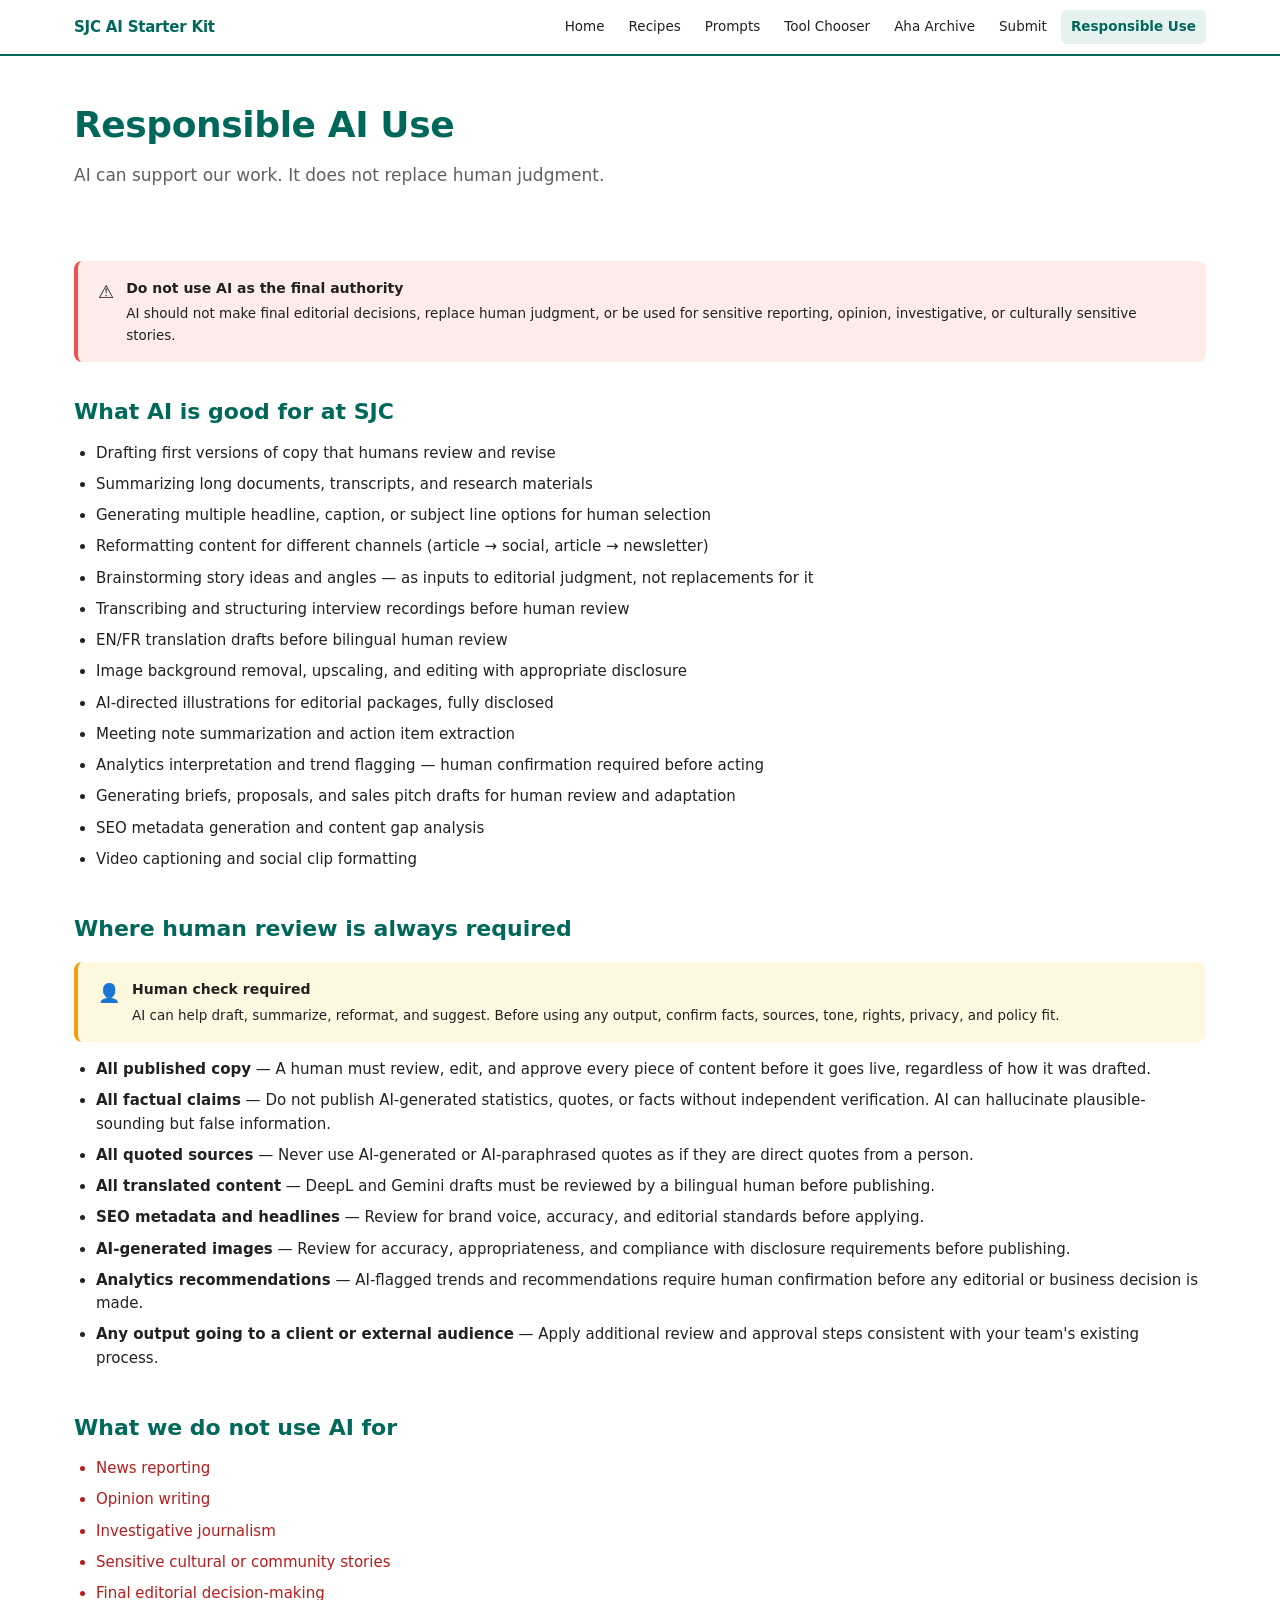
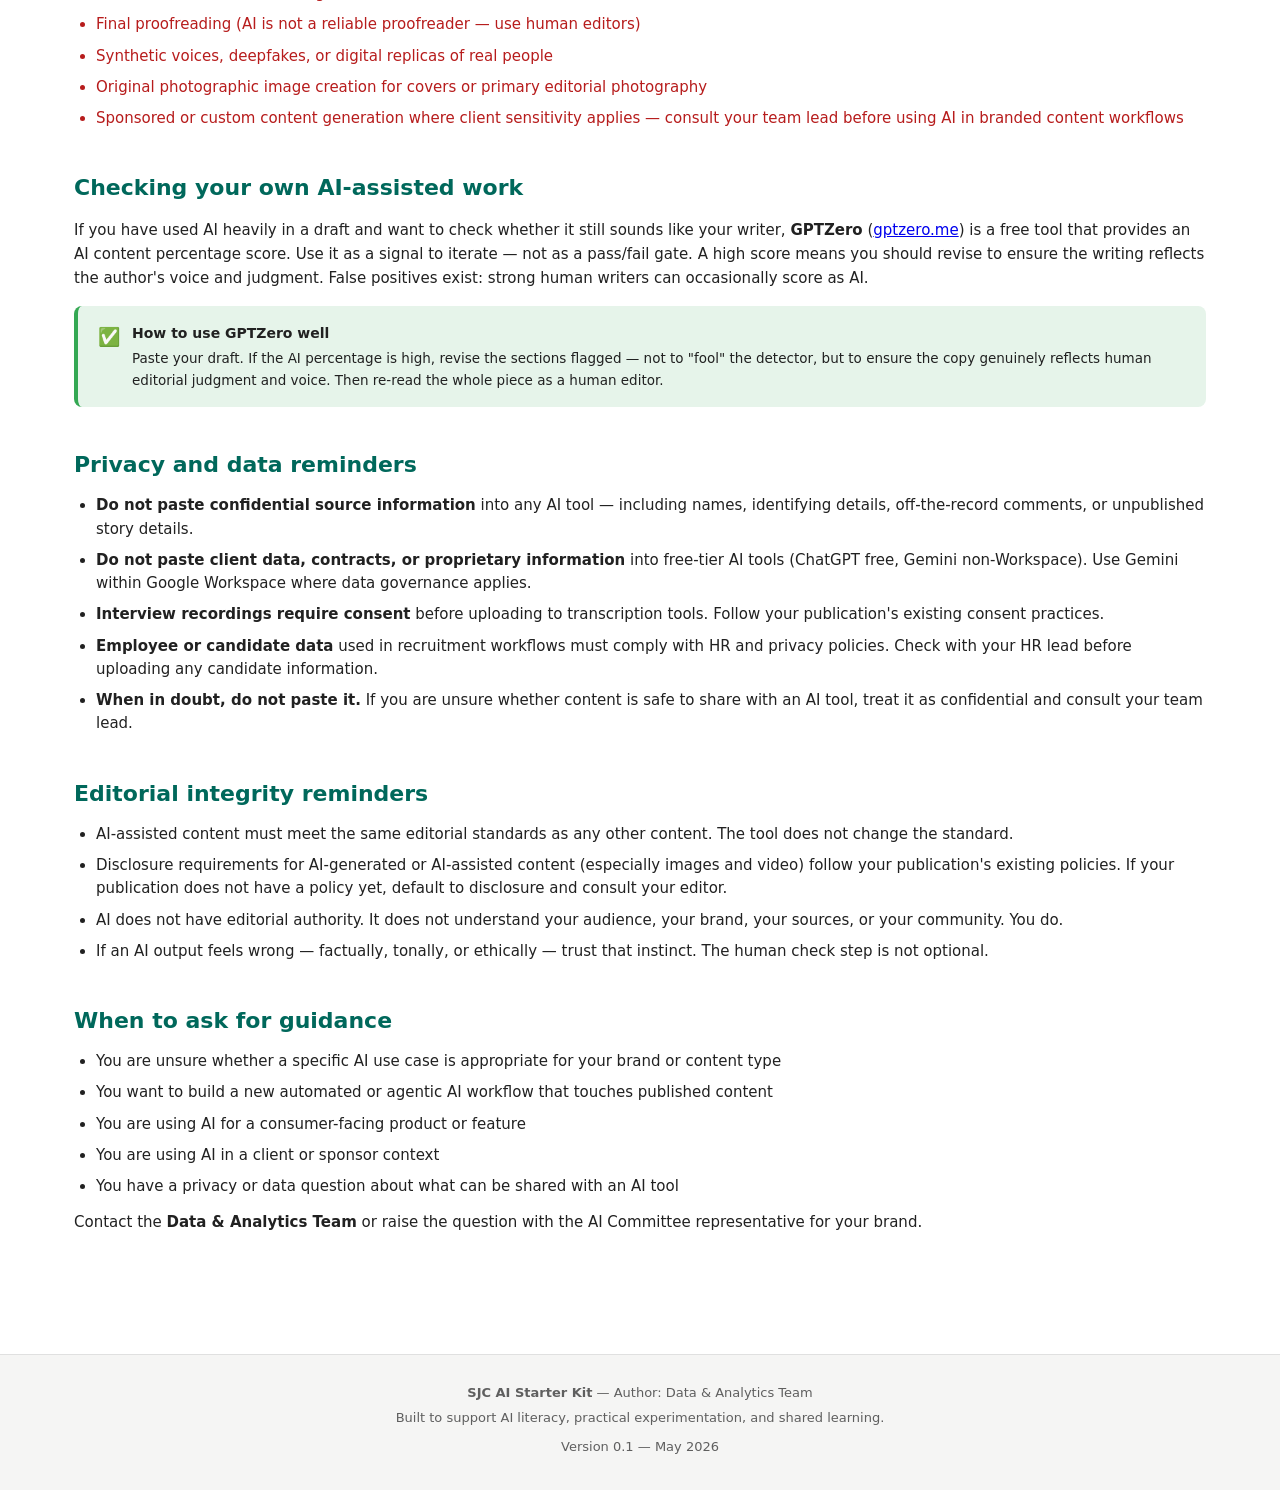
==== responsible-use.html @ 209d17f8 "feat: SJC AI Starter Kit v0.1 — 20 recipes, 50 prompts, 28 tools" ====
<!DOCTYPE html>
<html lang="en">
<head>
  <meta charset="UTF-8">
  <meta name="viewport" content="width=device-width, initial-scale=1.0">
  <title>Responsible AI Use — SJC AI Starter Kit</title>
  <meta name="description" content="SJC Media's guidelines for responsible AI use. AI supports our work — it does not replace human judgment.">
  <link rel="stylesheet" href="assets/styles.css">
</head>
<body>
<a href="#main" class="skip-link">Skip to main content</a>

<nav class="site-nav" role="navigation" aria-label="Main navigation">
  <div class="nav-inner">
    <a href="index.html" class="nav-logo">SJC AI Starter Kit</a>
    <button class="nav-toggle" aria-label="Toggle navigation" aria-expanded="false">&#9776;</button>
    <ul class="nav-links" role="list">
      <li><a href="index.html">Home</a></li>
      <li><a href="recipes.html">Recipes</a></li>
      <li><a href="prompts.html">Prompts</a></li>
      <li><a href="tools.html">Tool Chooser</a></li>
      <li><a href="aha-archive.html">Aha Archive</a></li>
      <li><a href="submit.html">Submit</a></li>
      <li><a href="responsible-use.html">Responsible Use</a></li>
    </ul>
  </div>
</nav>

<main id="main">
  <div class="container">
    <div class="page-intro">
      <h1>Responsible AI Use</h1>
      <p class="subtitle">AI can support our work. It does not replace human judgment.</p>
    </div>

    <div class="page-body">
      <div class="callout callout-warning" style="margin-bottom:32px;">
        <span class="callout-icon">⚠️</span>
        <div class="callout-body">
          <strong>Do not use AI as the final authority</strong>
          <p>AI should not make final editorial decisions, replace human judgment, or be used for sensitive reporting, opinion, investigative, or culturally sensitive stories.</p>
        </div>
      </div>

      <!-- What AI is good for -->
      <div class="ru-section">
        <h2>What AI is good for at SJC</h2>
        <ul class="ru-list">
          <li>Drafting first versions of copy that humans review and revise</li>
          <li>Summarizing long documents, transcripts, and research materials</li>
          <li>Generating multiple headline, caption, or subject line options for human selection</li>
          <li>Reformatting content for different channels (article → social, article → newsletter)</li>
          <li>Brainstorming story ideas and angles — as inputs to editorial judgment, not replacements for it</li>
          <li>Transcribing and structuring interview recordings before human review</li>
          <li>EN/FR translation drafts before bilingual human review</li>
          <li>Image background removal, upscaling, and editing with appropriate disclosure</li>
          <li>AI-directed illustrations for editorial packages, fully disclosed</li>
          <li>Meeting note summarization and action item extraction</li>
          <li>Analytics interpretation and trend flagging — human confirmation required before acting</li>
          <li>Generating briefs, proposals, and sales pitch drafts for human review and adaptation</li>
          <li>SEO metadata generation and content gap analysis</li>
          <li>Video captioning and social clip formatting</li>
        </ul>
      </div>

      <!-- Human review required -->
      <div class="ru-section">
        <h2>Where human review is always required</h2>
        <div class="callout callout-human">
          <span class="callout-icon">👤</span>
          <div class="callout-body">
            <strong>Human check required</strong>
            <p>AI can help draft, summarize, reformat, and suggest. Before using any output, confirm facts, sources, tone, rights, privacy, and policy fit.</p>
          </div>
        </div>
        <ul class="ru-list" style="margin-top:16px;">
          <li><strong>All published copy</strong> — A human must review, edit, and approve every piece of content before it goes live, regardless of how it was drafted.</li>
          <li><strong>All factual claims</strong> — Do not publish AI-generated statistics, quotes, or facts without independent verification. AI can hallucinate plausible-sounding but false information.</li>
          <li><strong>All quoted sources</strong> — Never use AI-generated or AI-paraphrased quotes as if they are direct quotes from a person.</li>
          <li><strong>All translated content</strong> — DeepL and Gemini drafts must be reviewed by a bilingual human before publishing.</li>
          <li><strong>SEO metadata and headlines</strong> — Review for brand voice, accuracy, and editorial standards before applying.</li>
          <li><strong>AI-generated images</strong> — Review for accuracy, appropriateness, and compliance with disclosure requirements before publishing.</li>
          <li><strong>Analytics recommendations</strong> — AI-flagged trends and recommendations require human confirmation before any editorial or business decision is made.</li>
          <li><strong>Any output going to a client or external audience</strong> — Apply additional review and approval steps consistent with your team's existing process.</li>
        </ul>
      </div>

      <!-- What we do not use AI for -->
      <div class="ru-section">
        <h2>What we do not use AI for</h2>
        <ul class="ru-nope-list">
          <li>News reporting</li>
          <li>Opinion writing</li>
          <li>Investigative journalism</li>
          <li>Sensitive cultural or community stories</li>
          <li>Final editorial decision-making</li>
          <li>Final proofreading (AI is not a reliable proofreader — use human editors)</li>
          <li>Synthetic voices, deepfakes, or digital replicas of real people</li>
          <li>Original photographic image creation for covers or primary editorial photography</li>
          <li>Sponsored or custom content generation where client sensitivity applies — consult your team lead before using AI in branded content workflows</li>
        </ul>
      </div>

      <!-- GPTZero -->
      <div class="ru-section">
        <h2>Checking your own AI-assisted work</h2>
        <p style="font-size:15px;margin-bottom:16px;">If you have used AI heavily in a draft and want to check whether it still sounds like your writer, <strong>GPTZero</strong> (<a href="https://gptzero.me" target="_blank" rel="noopener">gptzero.me</a>) is a free tool that provides an AI content percentage score. Use it as a signal to iterate — not as a pass/fail gate. A high score means you should revise to ensure the writing reflects the author's voice and judgment. False positives exist: strong human writers can occasionally score as AI.</p>
        <div class="callout callout-tip">
          <span class="callout-icon">✅</span>
          <div class="callout-body"><strong>How to use GPTZero well</strong><p>Paste your draft. If the AI percentage is high, revise the sections flagged — not to "fool" the detector, but to ensure the copy genuinely reflects human editorial judgment and voice. Then re-read the whole piece as a human editor.</p></div>
        </div>
      </div>

      <!-- Privacy -->
      <div class="ru-section">
        <h2>Privacy and data reminders</h2>
        <ul class="ru-list">
          <li><strong>Do not paste confidential source information</strong> into any AI tool — including names, identifying details, off-the-record comments, or unpublished story details.</li>
          <li><strong>Do not paste client data, contracts, or proprietary information</strong> into free-tier AI tools (ChatGPT free, Gemini non-Workspace). Use Gemini within Google Workspace where data governance applies.</li>
          <li><strong>Interview recordings require consent</strong> before uploading to transcription tools. Follow your publication's existing consent practices.</li>
          <li><strong>Employee or candidate data</strong> used in recruitment workflows must comply with HR and privacy policies. Check with your HR lead before uploading any candidate information.</li>
          <li><strong>When in doubt, do not paste it.</strong> If you are unsure whether content is safe to share with an AI tool, treat it as confidential and consult your team lead.</li>
        </ul>
      </div>

      <!-- Editorial integrity -->
      <div class="ru-section">
        <h2>Editorial integrity reminders</h2>
        <ul class="ru-list">
          <li>AI-assisted content must meet the same editorial standards as any other content. The tool does not change the standard.</li>
          <li>Disclosure requirements for AI-generated or AI-assisted content (especially images and video) follow your publication's existing policies. If your publication does not have a policy yet, default to disclosure and consult your editor.</li>
          <li>AI does not have editorial authority. It does not understand your audience, your brand, your sources, or your community. You do.</li>
          <li>If an AI output feels wrong — factually, tonally, or ethically — trust that instinct. The human check step is not optional.</li>
        </ul>
      </div>

      <!-- When to ask -->
      <div class="ru-section">
        <h2>When to ask for guidance</h2>
        <ul class="ru-list">
          <li>You are unsure whether a specific AI use case is appropriate for your brand or content type</li>
          <li>You want to build a new automated or agentic AI workflow that touches published content</li>
          <li>You are using AI for a consumer-facing product or feature</li>
          <li>You are using AI in a client or sponsor context</li>
          <li>You have a privacy or data question about what can be shared with an AI tool</li>
        </ul>
        <p style="margin-top:12px;font-size:15px;">Contact the <strong>Data &amp; Analytics Team</strong> or raise the question with the AI Committee representative for your brand.</p>
      </div>
    </div>
  </div>
</main>

<footer class="site-footer" role="contentinfo">
  <div class="container">
    <p><strong>SJC AI Starter Kit</strong> &mdash; Author: Data &amp; Analytics Team</p>
    <p>Built to support AI literacy, practical experimentation, and shared learning.</p>
    <p style="margin-top:8px;">Version 0.1 &mdash; May 2026</p>
  </div>
</footer>

<script src="assets/app.js"></script>
</body>
</html>
---- assets/styles.css ----
/* SJC AI Starter Kit — Styles */
/* Color palette: SJC teal #00685B, body #212121, bg #ffffff/#f5f5f4 */

:root {
  --teal:       #00685B;
  --teal-dark:  #004f46;
  --teal-light: #e6f2f0;
  --text:       #212121;
  --text-muted: #5f5f5f;
  --bg:         #ffffff;
  --bg-alt:     #f5f5f4;
  --border:     #e0e0e0;
  --shadow:     0 2px 8px rgba(0,0,0,0.08);
  --radius:     6px;
  --font:       system-ui, -apple-system, 'Segoe UI', Arial, sans-serif;
  --max-w:      1180px;
  --nav-h:      56px;
}

*, *::before, *::after { box-sizing: border-box; margin: 0; padding: 0; }

html { scroll-behavior: smooth; }

body {
  font-family: var(--font);
  font-size: 16px;
  line-height: 1.6;
  color: var(--text);
  background: var(--bg);
}

/* ── Skip link ─────────────────────────────────────────────────────── */
.skip-link {
  position: absolute;
  top: -40px;
  left: 0;
  background: var(--teal);
  color: #fff;
  padding: 8px 16px;
  z-index: 9999;
  text-decoration: none;
  font-size: 14px;
}
.skip-link:focus { top: 0; }

/* ── Nav ────────────────────────────────────────────────────────────── */
.site-nav {
  position: sticky;
  top: 0;
  z-index: 100;
  background: var(--bg);
  border-bottom: 2px solid var(--teal);
  height: var(--nav-h);
}
.nav-inner {
  max-width: var(--max-w);
  margin: 0 auto;
  padding: 0 24px;
  height: 100%;
  display: flex;
  align-items: center;
  justify-content: space-between;
}
.nav-logo {
  font-size: 15px;
  font-weight: 700;
  color: var(--teal);
  text-decoration: none;
  white-space: nowrap;
  letter-spacing: -0.2px;
}
.nav-links {
  display: flex;
  gap: 4px;
  list-style: none;
}
.nav-links a {
  display: block;
  padding: 6px 10px;
  font-size: 13.5px;
  font-weight: 500;
  color: var(--text);
  text-decoration: none;
  border-radius: var(--radius);
  transition: background 0.15s, color 0.15s;
}
.nav-links a:hover,
.nav-links a.active { background: var(--teal-light); color: var(--teal); }
.nav-links a.active { font-weight: 700; }

.nav-toggle {
  display: none;
  background: none;
  border: none;
  cursor: pointer;
  padding: 8px;
  color: var(--text);
  font-size: 22px;
  line-height: 1;
}

/* ── Layout ─────────────────────────────────────────────────────────── */
.container {
  max-width: var(--max-w);
  margin: 0 auto;
  padding: 0 24px;
}
.page-body { padding: 40px 0 80px; }

/* ── Hero ───────────────────────────────────────────────────────────── */
.hero {
  background: linear-gradient(135deg, var(--teal) 0%, var(--teal-dark) 100%);
  color: #fff;
  padding: 64px 24px 56px;
  text-align: center;
}
.hero h1 {
  font-size: clamp(28px, 5vw, 48px);
  font-weight: 700;
  letter-spacing: -0.5px;
  margin-bottom: 12px;
  line-height: 1.15;
}
.hero .subtitle {
  font-size: clamp(16px, 2.5vw, 20px);
  opacity: 0.92;
  max-width: 600px;
  margin: 0 auto 20px;
}
.hero .body-copy {
  font-size: 15px;
  opacity: 0.82;
  max-width: 560px;
  margin: 0 auto 32px;
  line-height: 1.65;
}
.hero-ctas { display: flex; gap: 12px; justify-content: center; flex-wrap: wrap; }

/* ── Buttons ────────────────────────────────────────────────────────── */
.btn {
  display: inline-block;
  padding: 11px 22px;
  border-radius: var(--radius);
  font-size: 14.5px;
  font-weight: 600;
  cursor: pointer;
  border: 2px solid transparent;
  text-decoration: none;
  transition: all 0.15s;
  line-height: 1.4;
}
.btn-primary {
  background: #fff;
  color: var(--teal);
  border-color: #fff;
}
.btn-primary:hover { background: var(--teal-light); border-color: var(--teal-light); }
.btn-secondary {
  background: transparent;
  color: #fff;
  border-color: rgba(255,255,255,0.7);
}
.btn-secondary:hover { background: rgba(255,255,255,0.15); }
.btn-teal {
  background: var(--teal);
  color: #fff;
  border-color: var(--teal);
}
.btn-teal:hover { background: var(--teal-dark); border-color: var(--teal-dark); }
.btn-outline {
  background: transparent;
  color: var(--teal);
  border-color: var(--teal);
}
.btn-outline:hover { background: var(--teal-light); }
.btn-sm {
  padding: 6px 14px;
  font-size: 13px;
}
.btn:focus-visible {
  outline: 3px solid var(--teal);
  outline-offset: 2px;
}

/* ── Section headers ────────────────────────────────────────────────── */
.section-header {
  margin-bottom: 32px;
}
.section-header h2 {
  font-size: clamp(22px, 3vw, 30px);
  font-weight: 700;
  color: var(--teal);
  letter-spacing: -0.3px;
  margin-bottom: 8px;
}
.section-header p { color: var(--text-muted); max-width: 640px; }
.page-intro {
  padding: 40px 0 8px;
}
.page-intro h1 {
  font-size: clamp(24px, 4vw, 36px);
  font-weight: 700;
  color: var(--teal);
  letter-spacing: -0.4px;
  margin-bottom: 8px;
}
.page-intro .subtitle { font-size: 17px; color: var(--text-muted); margin-bottom: 8px; }

/* ── Cards ──────────────────────────────────────────────────────────── */
.cards-grid {
  display: grid;
  grid-template-columns: repeat(auto-fill, minmax(300px, 1fr));
  gap: 20px;
}
.cards-grid-2 {
  grid-template-columns: repeat(auto-fill, minmax(360px, 1fr));
}
.card {
  background: var(--bg);
  border: 1px solid var(--border);
  border-radius: 8px;
  box-shadow: var(--shadow);
  padding: 22px;
  display: flex;
  flex-direction: column;
  gap: 10px;
  transition: box-shadow 0.15s, transform 0.15s;
}
.card:hover { box-shadow: 0 4px 16px rgba(0,0,0,0.12); transform: translateY(-2px); }
.card-title {
  font-size: 16px;
  font-weight: 700;
  color: var(--text);
  line-height: 1.3;
}
.card-meta { font-size: 13px; color: var(--text-muted); }
.card-body { font-size: 14px; color: var(--text-muted); flex: 1; }
.card-footer { margin-top: 6px; display: flex; gap: 8px; flex-wrap: wrap; align-items: center; }

/* ── Tags ───────────────────────────────────────────────────────────── */
.tag {
  display: inline-block;
  padding: 3px 10px;
  border-radius: 20px;
  font-size: 12px;
  font-weight: 600;
  line-height: 1.5;
}
.tag-teal     { background: var(--teal-light); color: var(--teal); }
.tag-gray     { background: #efefef; color: #555; }
.tag-green    { background: #e6f4ea; color: #1a6632; }
.tag-yellow   { background: #fef9e7; color: #7d6008; }
.tag-blue     { background: #e8f0fe; color: #1a56a0; }
.tag-red      { background: #fdecea; color: #b71c1c; }
.tag-purple   { background: #f3e8fd; color: #6d1fa0; }

.status-ready    { background: #e6f4ea; color: #1a6632; }
.status-pilot    { background: #fef9e7; color: #7d6008; }
.status-exploring { background: #e8f0fe; color: #1a56a0; }
.status-using    { background: #e6f4ea; color: #1a6632; }

.diff-beginner     { background: #e6f4ea; color: #1a6632; }
.diff-intermediate { background: #fef9e7; color: #7d6008; }
.diff-advanced     { background: #fdecea; color: #b71c1c; }

/* ── Filters ────────────────────────────────────────────────────────── */
.filter-bar {
  background: var(--bg-alt);
  border: 1px solid var(--border);
  border-radius: 8px;
  padding: 18px 20px;
  margin-bottom: 28px;
  display: flex;
  flex-wrap: wrap;
  gap: 14px;
  align-items: flex-end;
}
.filter-group { display: flex; flex-direction: column; gap: 5px; }
.filter-group label { font-size: 12px; font-weight: 700; color: var(--text-muted); text-transform: uppercase; letter-spacing: 0.5px; }
.filter-group input[type="text"],
.filter-group select {
  padding: 8px 12px;
  border: 1px solid var(--border);
  border-radius: var(--radius);
  font-size: 14px;
  font-family: var(--font);
  background: var(--bg);
  color: var(--text);
  min-width: 160px;
}
.filter-group input:focus,
.filter-group select:focus {
  outline: 2px solid var(--teal);
  outline-offset: 1px;
}
.filter-search { flex: 1; min-width: 200px; }

/* ── Callouts ───────────────────────────────────────────────────────── */
.callout {
  border-radius: 8px;
  padding: 16px 20px;
  margin: 16px 0;
  display: flex;
  gap: 12px;
  align-items: flex-start;
}
.callout-icon { font-size: 18px; flex-shrink: 0; margin-top: 1px; }
.callout-body { flex: 1; }
.callout-body strong { display: block; font-size: 14px; margin-bottom: 4px; }
.callout-body p { font-size: 13.5px; margin: 0; }
.callout-human   { background: #fff8e1; border-left: 4px solid #f59e0b; }
.callout-warning { background: #fdecea; border-left: 4px solid #ef5350; }
.callout-info    { background: var(--teal-light); border-left: 4px solid var(--teal); }
.callout-tip     { background: #e6f4ea; border-left: 4px solid #34a853; }

/* ── Recipe card expand ─────────────────────────────────────────────── */
.recipe-card { cursor: default; }
.recipe-card-summary {
  cursor: pointer;
  user-select: none;
}
.recipe-detail {
  display: none;
  margin-top: 16px;
  border-top: 1px solid var(--border);
  padding-top: 16px;
}
.recipe-detail.open { display: block; }
.recipe-detail h4 { font-size: 13px; font-weight: 700; text-transform: uppercase; letter-spacing: 0.5px; color: var(--text-muted); margin-bottom: 8px; margin-top: 14px; }
.recipe-detail h4:first-child { margin-top: 0; }
.recipe-steps { padding-left: 20px; }
.recipe-steps li { font-size: 14px; margin-bottom: 6px; color: var(--text); }
.recipe-checks { padding-left: 20px; }
.recipe-checks li { font-size: 14px; margin-bottom: 4px; color: var(--text); }
.recipe-prompt-block {
  background: var(--bg-alt);
  border: 1px solid var(--border);
  border-radius: var(--radius);
  padding: 14px 16px;
  font-size: 13px;
  font-family: 'Courier New', Courier, monospace;
  white-space: pre-wrap;
  word-break: break-word;
  color: var(--text);
  max-height: 280px;
  overflow-y: auto;
  position: relative;
}
.recipe-inputs { display: flex; flex-wrap: wrap; gap: 6px; }
.time-saved {
  font-size: 13px;
  color: var(--teal);
  font-weight: 600;
}
.expand-btn {
  background: none;
  border: none;
  cursor: pointer;
  font-size: 13.5px;
  font-weight: 600;
  color: var(--teal);
  padding: 4px 0;
  text-decoration: underline;
  text-underline-offset: 2px;
}
.expand-btn:focus-visible { outline: 2px solid var(--teal); outline-offset: 2px; border-radius: 2px; }

/* ── Prompt card ────────────────────────────────────────────────────── */
.prompt-card { }
.prompt-detail { display: none; margin-top: 12px; border-top: 1px solid var(--border); padding-top: 12px; }
.prompt-detail.open { display: block; }
.prompt-text-block {
  background: var(--bg-alt);
  border: 1px solid var(--border);
  border-radius: var(--radius);
  padding: 14px 16px;
  font-size: 13px;
  font-family: 'Courier New', Courier, monospace;
  white-space: pre-wrap;
  word-break: break-word;
  color: var(--text);
  max-height: 320px;
  overflow-y: auto;
  position: relative;
}
.copy-btn {
  display: inline-flex;
  align-items: center;
  gap: 6px;
  background: var(--teal);
  color: #fff;
  border: none;
  border-radius: var(--radius);
  padding: 7px 14px;
  font-size: 13px;
  font-weight: 600;
  cursor: pointer;
  transition: background 0.15s;
}
.copy-btn:hover { background: var(--teal-dark); }
.copy-btn.copied { background: #34a853; }
.copy-btn:focus-visible { outline: 2px solid var(--teal); outline-offset: 2px; }

/* ── Tool card ──────────────────────────────────────────────────────── */
.tool-card { }
.tool-name { font-size: 18px; font-weight: 700; color: var(--text); }
.tool-uses { padding-left: 18px; }
.tool-uses li { font-size: 13.5px; margin-bottom: 4px; }
.tool-watchouts { padding-left: 18px; }
.tool-watchouts li { font-size: 13px; color: #b71c1c; margin-bottom: 4px; }

/* ── Tool chooser ───────────────────────────────────────────────────── */
.tool-chooser-grid {
  display: grid;
  grid-template-columns: repeat(auto-fill, minmax(200px, 1fr));
  gap: 12px;
  margin: 24px 0;
}
.chooser-option {
  background: var(--bg);
  border: 2px solid var(--border);
  border-radius: 8px;
  padding: 18px 16px;
  text-align: center;
  cursor: pointer;
  font-size: 14px;
  font-weight: 600;
  color: var(--text);
  transition: all 0.15s;
  font-family: var(--font);
}
.chooser-option:hover,
.chooser-option.selected {
  border-color: var(--teal);
  background: var(--teal-light);
  color: var(--teal);
}
.chooser-option:focus-visible {
  outline: 2px solid var(--teal);
  outline-offset: 2px;
}
.chooser-result {
  display: none;
  background: var(--bg-alt);
  border: 1px solid var(--border);
  border-radius: 8px;
  padding: 28px;
  margin-top: 16px;
}
.chooser-result.visible { display: block; }
.chooser-result h3 { font-size: 18px; font-weight: 700; color: var(--teal); margin-bottom: 16px; }
.chooser-section { margin-bottom: 20px; }
.chooser-section h4 { font-size: 13px; font-weight: 700; text-transform: uppercase; letter-spacing: 0.5px; color: var(--text-muted); margin-bottom: 10px; }
.tool-pill-list { display: flex; flex-wrap: wrap; gap: 8px; }
.tool-pill {
  background: var(--teal);
  color: #fff;
  padding: 5px 14px;
  border-radius: 20px;
  font-size: 13px;
  font-weight: 600;
}

/* ── Aha cards ──────────────────────────────────────────────────────── */
.aha-card { }
.aha-team-badge { font-size: 12px; font-weight: 700; text-transform: uppercase; letter-spacing: 0.5px; color: var(--teal); margin-bottom: 6px; }
.aha-section { margin-top: 10px; }
.aha-section h4 { font-size: 12px; font-weight: 700; text-transform: uppercase; letter-spacing: 0.4px; color: var(--text-muted); margin-bottom: 4px; }
.aha-section p { font-size: 14px; color: var(--text); }

/* ── Responsible use ────────────────────────────────────────────────── */
.ru-section { margin-bottom: 40px; }
.ru-section h2 { font-size: 22px; font-weight: 700; color: var(--teal); margin-bottom: 12px; }
.ru-list { padding-left: 22px; }
.ru-list li { font-size: 15px; margin-bottom: 8px; line-height: 1.55; }
.ru-nope-list { padding-left: 22px; }
.ru-nope-list li { font-size: 15px; margin-bottom: 8px; color: #b71c1c; line-height: 1.55; }
.ru-nope-list li::marker { color: #b71c1c; }

/* ── How to use steps ───────────────────────────────────────────────── */
.steps-row {
  display: grid;
  grid-template-columns: repeat(auto-fit, minmax(200px, 1fr));
  gap: 16px;
  margin: 24px 0;
}
.step-card {
  background: var(--bg);
  border: 1px solid var(--border);
  border-radius: 8px;
  padding: 20px;
  text-align: center;
}
.step-num {
  width: 36px;
  height: 36px;
  background: var(--teal);
  color: #fff;
  border-radius: 50%;
  font-size: 16px;
  font-weight: 700;
  display: flex;
  align-items: center;
  justify-content: center;
  margin: 0 auto 12px;
}
.step-card h3 { font-size: 15px; font-weight: 700; margin-bottom: 6px; }
.step-card p { font-size: 13.5px; color: var(--text-muted); }

/* ── Value cards ────────────────────────────────────────────────────── */
.value-cards {
  display: grid;
  grid-template-columns: repeat(auto-fit, minmax(240px, 1fr));
  gap: 20px;
  margin: 32px 0;
}
.value-card {
  background: var(--bg);
  border: 1px solid var(--border);
  border-radius: 8px;
  padding: 24px;
  box-shadow: var(--shadow);
}
.value-card .icon { font-size: 28px; margin-bottom: 12px; }
.value-card h3 { font-size: 16px; font-weight: 700; margin-bottom: 8px; color: var(--teal); }
.value-card p { font-size: 14px; color: var(--text-muted); }

/* ── Section divider ────────────────────────────────────────────────── */
.section-divider {
  border: none;
  border-top: 1px solid var(--border);
  margin: 48px 0;
}

/* ── Showntell banner ───────────────────────────────────────────────── */
.showntell-banner {
  background: linear-gradient(135deg, #004f46, #00685B);
  color: #fff;
  border-radius: 10px;
  padding: 32px 36px;
  margin: 48px 0;
  display: flex;
  gap: 24px;
  align-items: center;
  flex-wrap: wrap;
}
.showntell-banner .banner-text h2 { font-size: 22px; font-weight: 700; margin-bottom: 8px; }
.showntell-banner .banner-text p { font-size: 15px; opacity: 0.88; max-width: 560px; line-height: 1.6; }
.banner-tag {
  display: inline-block;
  background: rgba(255,255,255,0.2);
  color: #fff;
  border-radius: 20px;
  font-size: 12px;
  font-weight: 700;
  padding: 4px 12px;
  margin-bottom: 10px;
  text-transform: uppercase;
  letter-spacing: 0.5px;
}

/* ── Starter paths ──────────────────────────────────────────────────── */
.starter-paths {
  display: grid;
  grid-template-columns: repeat(auto-fit, minmax(160px, 1fr));
  gap: 12px;
  margin: 24px 0;
}
.starter-path {
  background: var(--bg);
  border: 2px solid var(--border);
  border-radius: 8px;
  padding: 18px 14px;
  text-align: center;
  text-decoration: none;
  color: var(--text);
  font-size: 14px;
  font-weight: 600;
  transition: all 0.15s;
}
.starter-path:hover { border-color: var(--teal); color: var(--teal); background: var(--teal-light); }
.starter-path .path-icon { font-size: 26px; display: block; margin-bottom: 8px; }

/* ── Submit form ────────────────────────────────────────────────────── */
.submit-section { margin-bottom: 48px; }
.submit-section h2 { font-size: 22px; font-weight: 700; color: var(--teal); margin-bottom: 8px; }
.submit-section > p { font-size: 15px; color: var(--text-muted); margin-bottom: 20px; }
.template-block {
  background: var(--bg-alt);
  border: 1px solid var(--border);
  border-radius: 8px;
  padding: 20px 24px;
  font-size: 13.5px;
  font-family: 'Courier New', Courier, monospace;
  white-space: pre-wrap;
  line-height: 1.65;
  color: var(--text);
}

/* ── Footer ─────────────────────────────────────────────────────────── */
.site-footer {
  background: var(--bg-alt);
  border-top: 1px solid var(--border);
  padding: 28px 24px;
  text-align: center;
  font-size: 13px;
  color: var(--text-muted);
}
.site-footer p { margin-bottom: 4px; }
.site-footer a { color: var(--teal); text-decoration: none; }
.site-footer a:hover { text-decoration: underline; }

/* ── Results count ──────────────────────────────────────────────────── */
.results-count { font-size: 13.5px; color: var(--text-muted); margin-bottom: 16px; }
.no-results { text-align: center; padding: 48px; color: var(--text-muted); font-size: 15px; }

/* ── Literacy section ───────────────────────────────────────────────── */
.literacy-section {
  background: var(--teal-light);
  border-radius: 10px;
  padding: 32px 36px;
  margin: 48px 0;
}
.literacy-section h2 { font-size: 20px; font-weight: 700; color: var(--teal); margin-bottom: 10px; }
.literacy-section p { font-size: 15px; color: var(--text); max-width: 640px; }

/* ── Featured tag ───────────────────────────────────────────────────── */
.featured-badge {
  background: #fff3cd;
  color: #856404;
  font-size: 11px;
  font-weight: 700;
  padding: 3px 10px;
  border-radius: 20px;
  text-transform: uppercase;
  letter-spacing: 0.5px;
}

/* ── Responsive ─────────────────────────────────────────────────────── */
@media (max-width: 768px) {
  .nav-links {
    display: none;
    position: absolute;
    top: var(--nav-h);
    left: 0;
    right: 0;
    background: var(--bg);
    border-bottom: 2px solid var(--teal);
    flex-direction: column;
    padding: 12px 16px 16px;
    gap: 2px;
    box-shadow: 0 4px 12px rgba(0,0,0,0.1);
  }
  .nav-links.open { display: flex; }
  .nav-links a { padding: 10px 12px; font-size: 15px; }
  .nav-toggle { display: block; }

  .hero { padding: 48px 20px 40px; }
  .container { padding: 0 16px; }
  .cards-grid { grid-template-columns: 1fr; }
  .filter-bar { flex-direction: column; gap: 12px; }
  .filter-group input[type="text"],
  .filter-group select { min-width: 100%; width: 100%; }
  .showntell-banner { padding: 24px 20px; }
  .tool-chooser-grid { grid-template-columns: repeat(auto-fill, minmax(160px, 1fr)); }
  .steps-row { grid-template-columns: 1fr 1fr; }
  .starter-paths { grid-template-columns: repeat(3, 1fr); }
}

@media (max-width: 480px) {
  .steps-row { grid-template-columns: 1fr; }
  .starter-paths { grid-template-columns: repeat(2, 1fr); }
  .hero-ctas { flex-direction: column; align-items: center; }
}
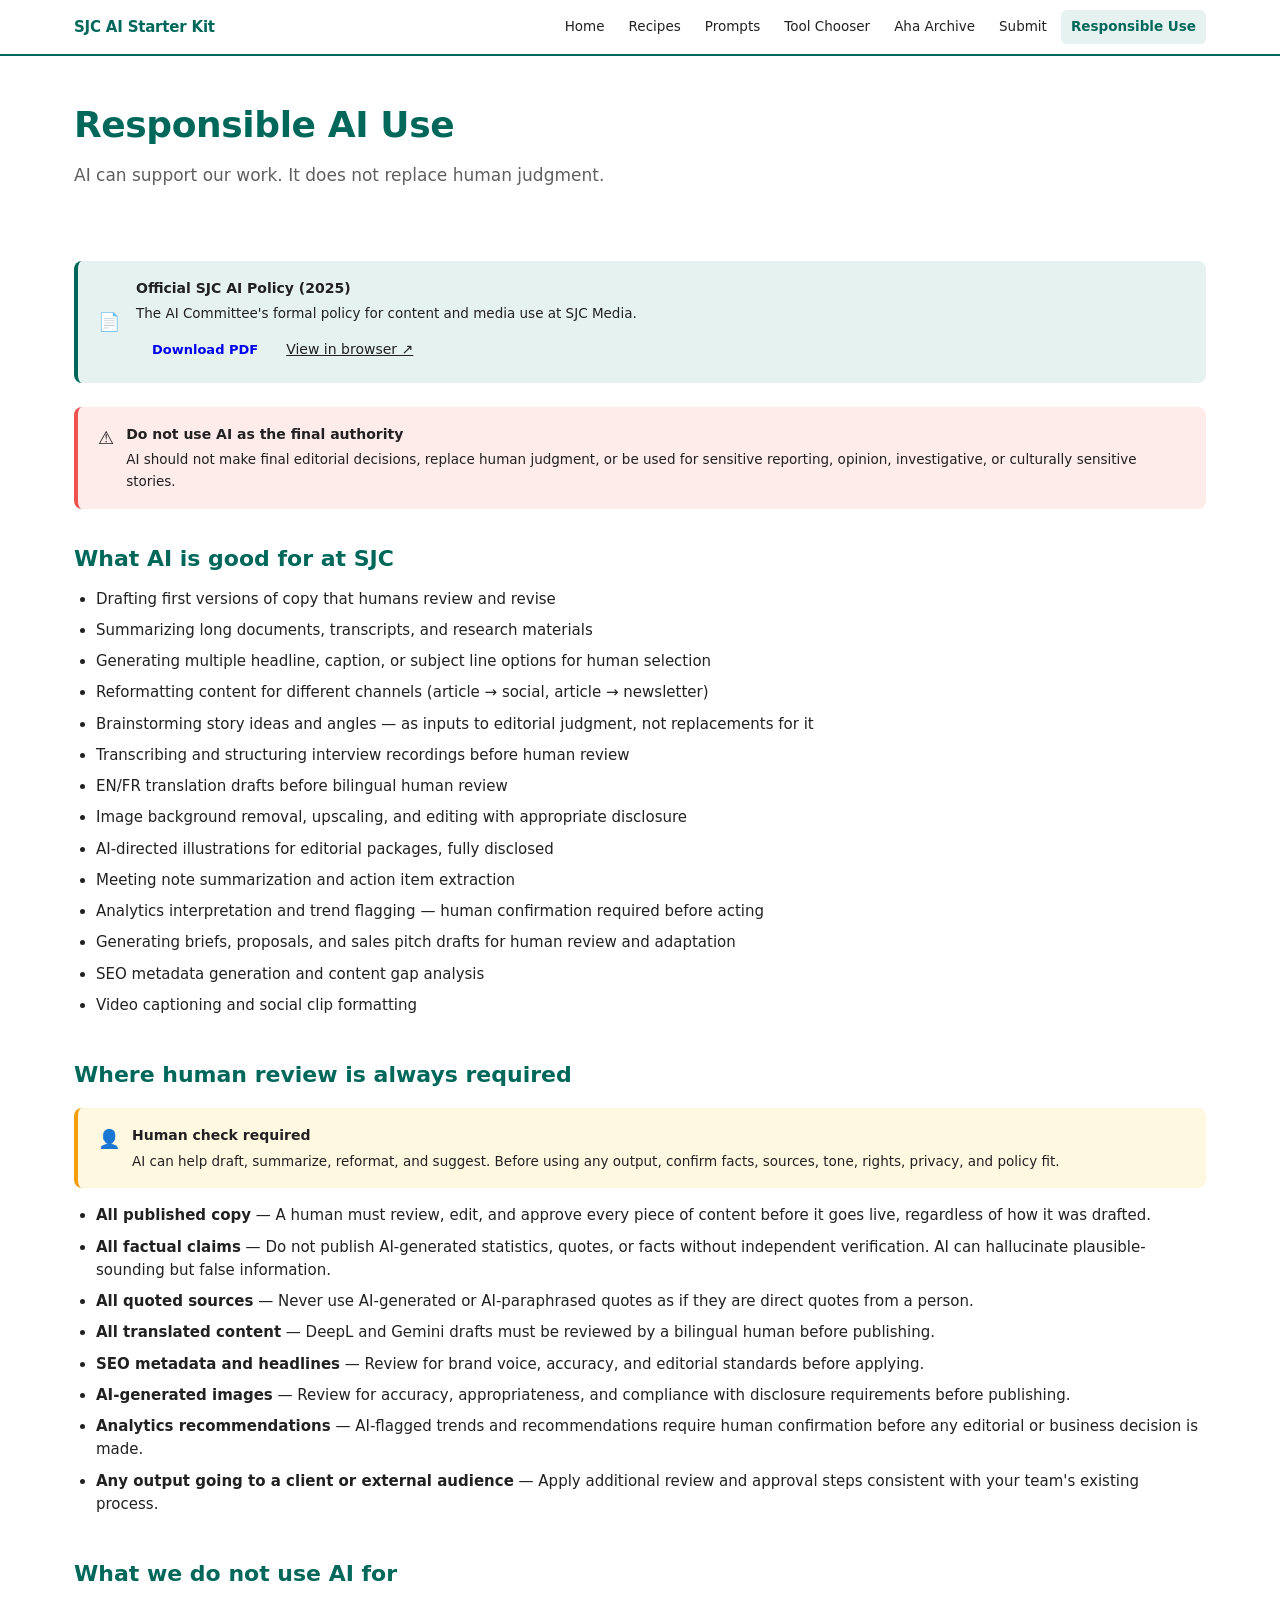
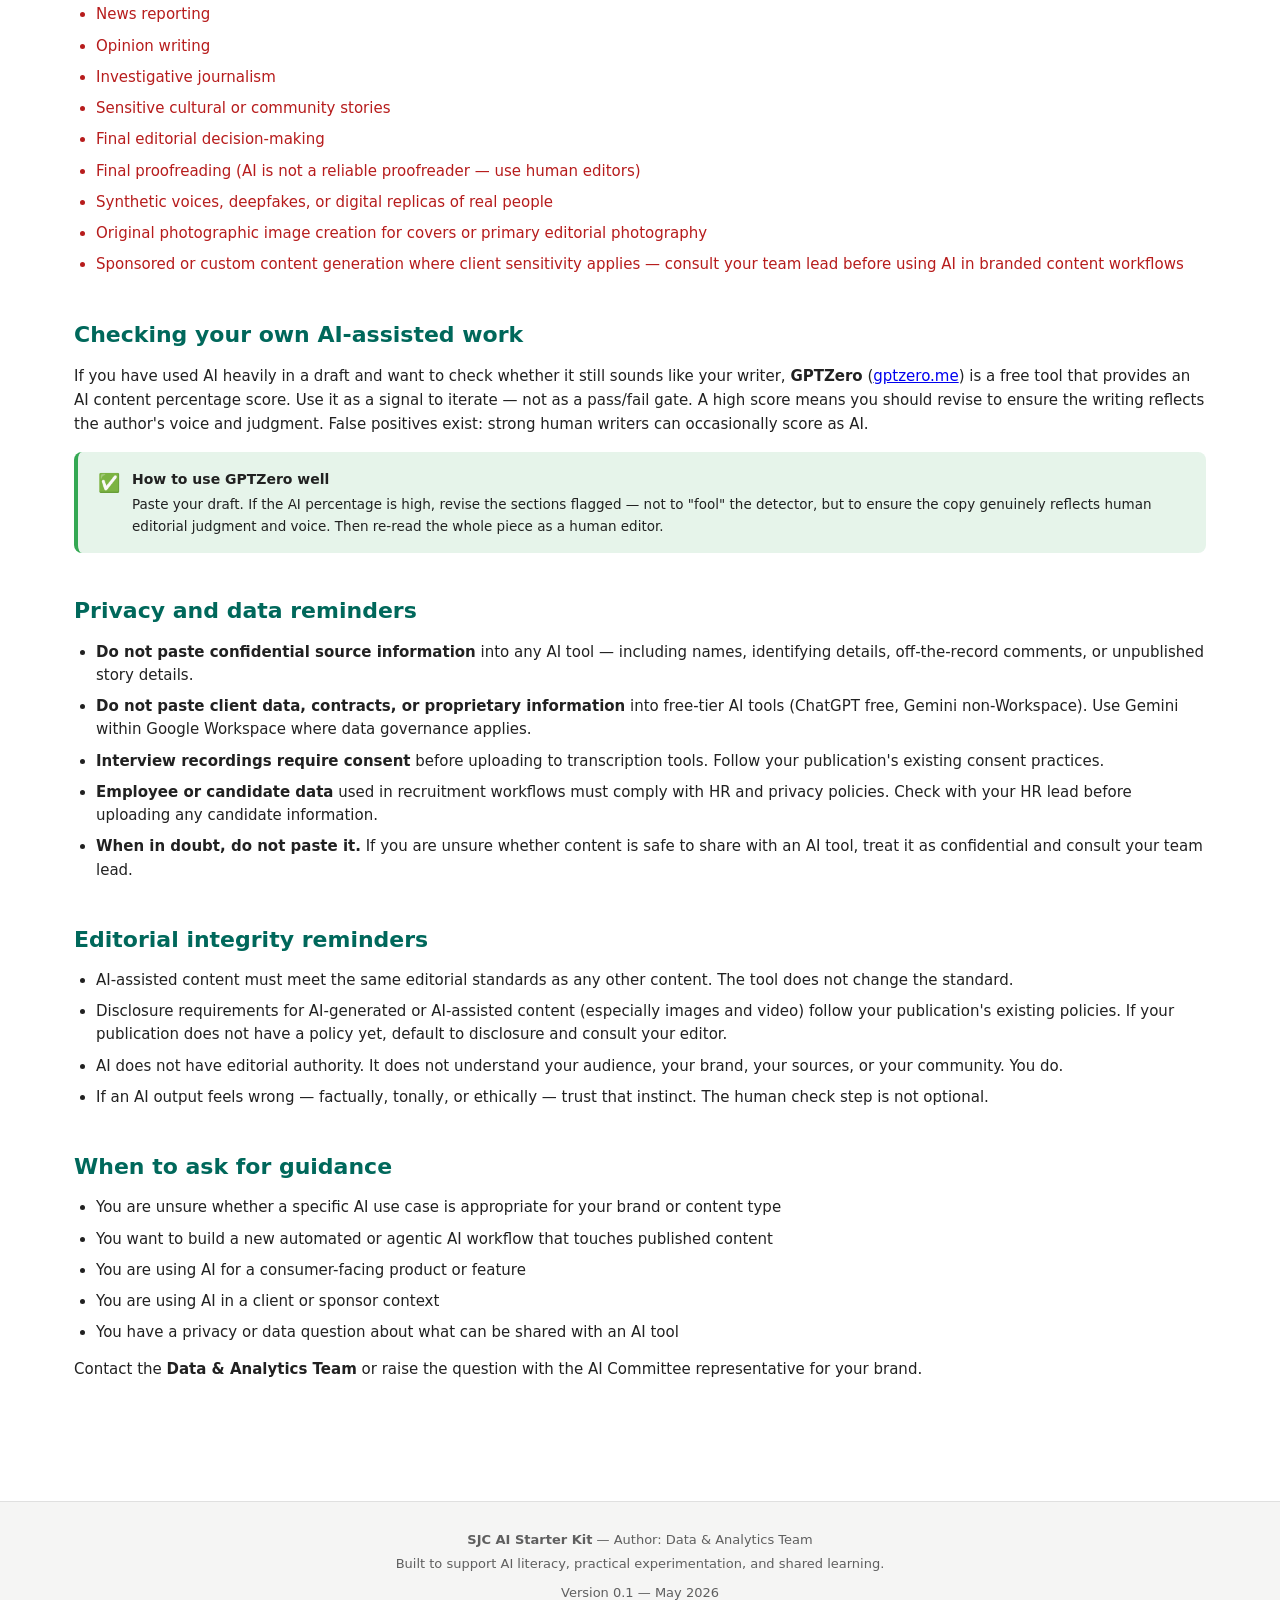
==== commit e2c805e9: "feat: AI committee updates — policy PDF, Gemini try-first, ClickUp tools list, content brief live no" ====
--- a/responsible-use.html
+++ b/responsible-use.html
@@ -34,6 +34,19 @@
     </div>
 
     <div class="page-body">
+      <!-- AI Policy PDF -->
+      <div class="callout callout-info" style="margin-bottom:24px;display:flex;align-items:center;gap:16px;flex-wrap:wrap;">
+        <span class="callout-icon">📄</span>
+        <div class="callout-body" style="flex:1;">
+          <strong>Official SJC AI Policy (2025)</strong>
+          <p style="margin:4px 0 8px;">The AI Committee's formal policy for content and media use at SJC Media.</p>
+          <div style="display:flex;gap:12px;flex-wrap:wrap;">
+            <a href="assets/docs/sjc-ai-policy-2025.pdf" download class="btn btn-sm">Download PDF</a>
+            <a href="assets/docs/sjc-ai-policy-2025.pdf" target="_blank" rel="noopener" style="font-size:14px;line-height:32px;color:var(--accent);">View in browser ↗</a>
+          </div>
+        </div>
+      </div>
+
       <div class="callout callout-warning" style="margin-bottom:32px;">
         <span class="callout-icon">⚠️</span>
         <div class="callout-body">
